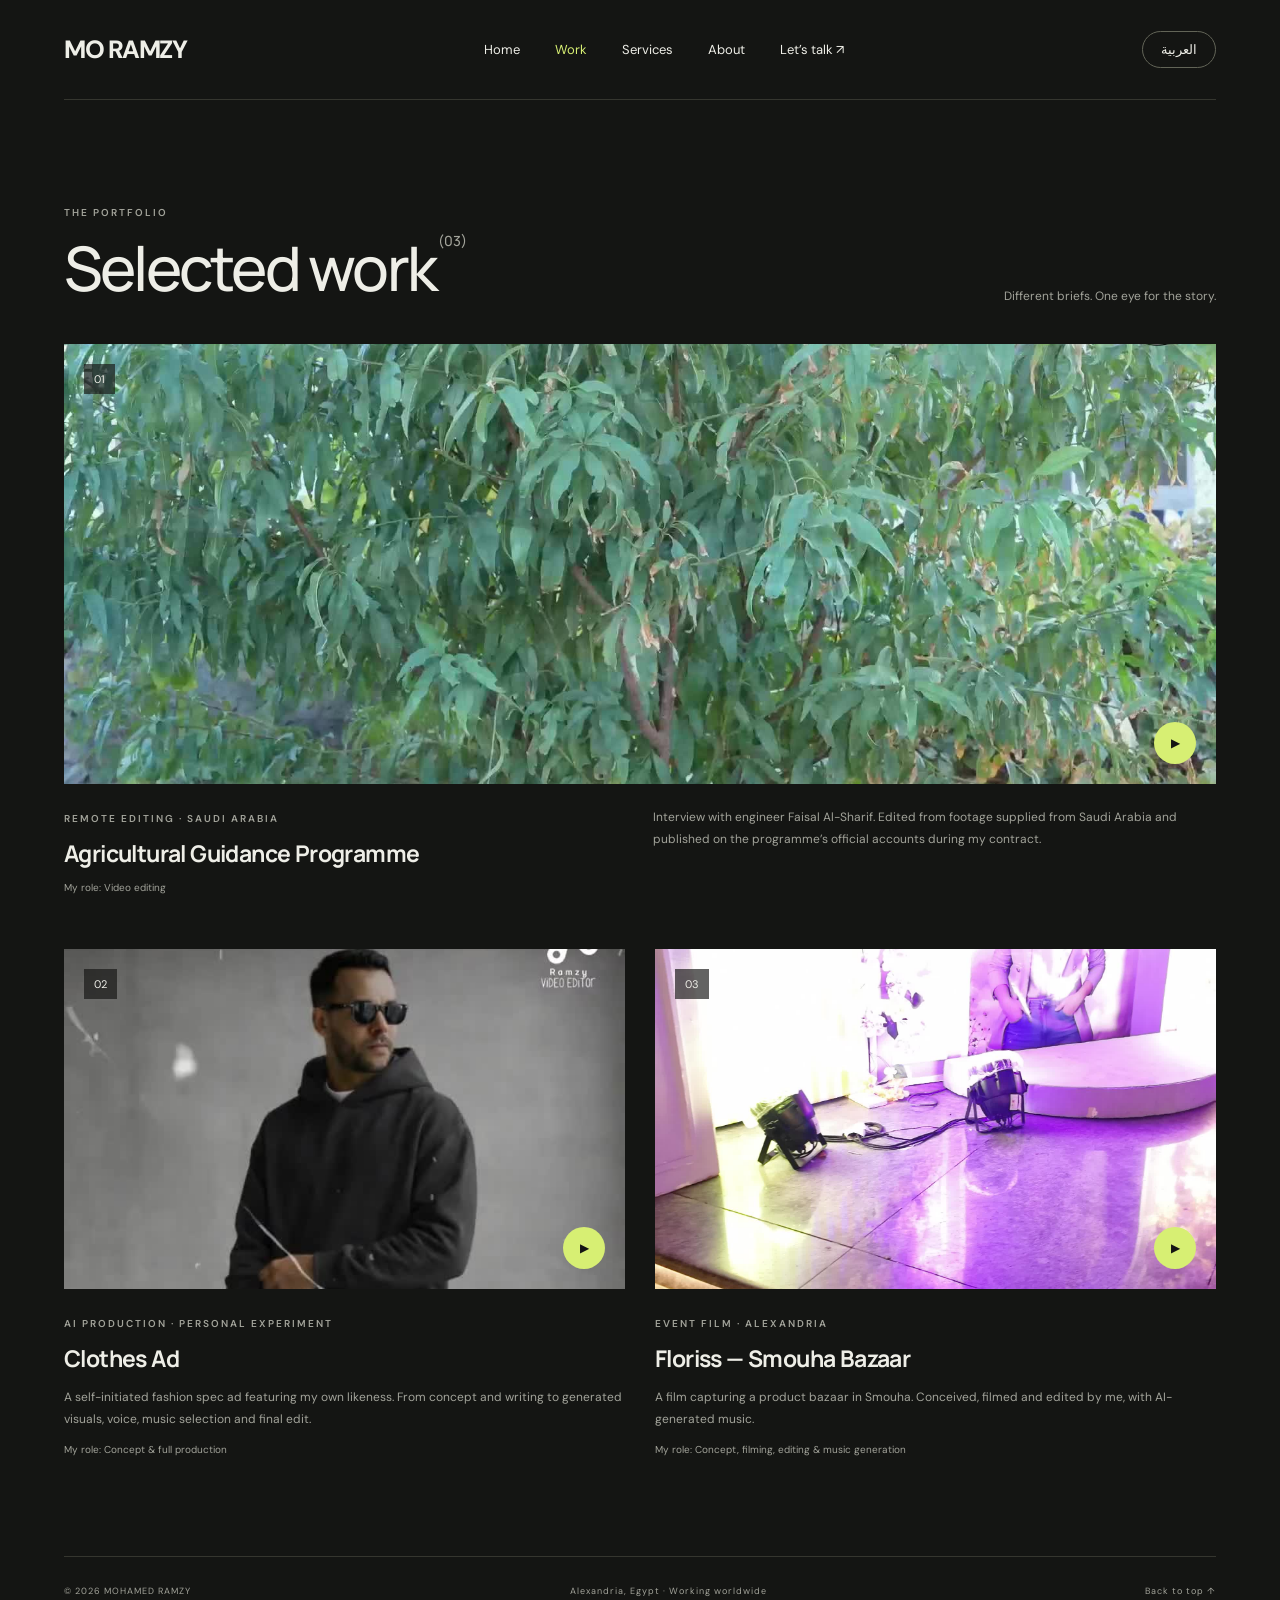
==== work.html @ 1ada72ee "Publish complete five-page bilingual portfolio with videos" ====
<!DOCTYPE html><html lang="en" dir="ltr"><head><meta charset="UTF-8"><meta name="viewport" content="width=device-width, initial-scale=1"><meta name="robots" content="index,follow"><meta name="description" content="Mohamed Ramzy — Video Editor & Creative Producer. Commercial editing, short-form content and AI production."><title>Mohamed Ramzy — Video Editor & Creative Producer</title><link rel="stylesheet" href="style.css"></head><body class="page-work">
<header><a class="logo" href="index.html">MO RAMZY</a><nav><a href="index.html" data-en="Home" data-ar="الرئيسية"></a><a href="work.html" data-en="Work" data-ar="الأعمال" aria-current="page"></a><a href="services.html" data-en="Services" data-ar="الخدمات"></a><a href="about.html" data-en="About" data-ar="عنّي"></a><a href="contact.html" data-en="Let’s talk ↗" data-ar="نتكلم عن مشروعك ↖"></a></nav><button id="language" aria-label="Switch language">العربية</button></header>
<main><section id="work" class="work"><div class="section-heading"><div><span class="eyebrow" data-en="THE PORTFOLIO" data-ar="معرض الأعمال"></span><h2 data-en="Selected work<span> (03)</span>" data-ar="أعمال مختارة<span> (٠٣)</span>"></h2></div><p data-en="Different briefs. One eye for the story." data-ar="مشاريع مختلفة. وعين شايفة الحكاية."></p></div>
<article class="project"><button class="project-image" data-video="interview"><img src="interview.jpg" alt="Interview with agricultural engineer Faisal Al-Sharif"><span class="small-play">▶</span><span class="project-number">01</span></button><div class="project-info"><div><span class="eyebrow" data-en="REMOTE EDITING · SAUDI ARABIA" data-ar="مونتاج عن بُعد · السعودية"></span><h3 data-en="Agricultural Guidance Programme" data-ar="برنامج الإرشاد الزراعي"></h3></div><p data-en="Interview with engineer Faisal Al-Sharif. Edited from footage supplied from Saudi Arabia and published on the programme’s official accounts during my contract." data-ar="لقاء مع المهندس فيصل الشريف. مونتاج لفوتيج اتبعتلي من السعودية، واتنشر على حسابات برنامج الإرشاد الزراعي الرسمية خلال فترة تعاقدي."></p><span class="role" data-en="My role: Video editing" data-ar="دوري: المونتاج"></span></div></article>
<div class="project-grid"><article class="project"><button class="project-image" data-video="fashion"><img src="fashion.jpg" alt="AI fashion spec commercial"><span class="small-play">▶</span><span class="project-number">02</span></button><div class="project-info"><div><span class="eyebrow" data-en="AI PRODUCTION · PERSONAL EXPERIMENT" data-ar="إنتاج بالذكاء الاصطناعي · تجربة شخصية"></span><h3 data-en="Clothes Ad" data-ar="إعلان أزياء"></h3></div><p data-en="A self-initiated fashion spec ad featuring my own likeness. From concept and writing to generated visuals, voice, music selection and final edit." data-ar="إعلان أزياء تجريبي باستخدام صورتي. من الفكرة والكتابة لتوليد المشاهد والصوت واختيار الموسيقى والمونتاج النهائي."></p><span class="role" data-en="My role: Concept & full production" data-ar="دوري: الفكرة والتنفيذ بالكامل"></span></div></article>
<article class="project"><button class="project-image" data-video="event"><img src="event.jpg" alt="Floriss bazaar event in Smouha"><span class="small-play">▶</span><span class="project-number">03</span></button><div class="project-info"><div><span class="eyebrow" data-en="EVENT FILM · ALEXANDRIA" data-ar="تغطية إيفينت · الإسكندرية"></span><h3 data-en="Floriss — Smouha Bazaar" data-ar="فلوريس — بازار سموحة"></h3></div><p data-en="A film capturing a product bazaar in Smouha. Conceived, filmed and edited by me, with AI-generated music." data-ar="فيديو لبازار بيع منتجات في سموحة، تابع لفلوريس. الفكرة والتصوير والمونتاج وتوليد الموسيقى بواسطتي."></p><span class="role" data-en="My role: Concept, filming, editing & music generation" data-ar="دوري: الفكرة والتصوير والمونتاج وتوليد الموسيقى"></span></div></article></div></section></main><footer><span>© 2026 MOHAMED RAMZY</span><span data-en="Alexandria, Egypt · Working worldwide" data-ar="الإسكندرية، مصر · تعاون من أي مكان"></span><a href="#" data-en="Back to top ↑" data-ar="للأعلى ↑"></a></footer>
<dialog id="player"><button id="close-player" aria-label="Close video">✕</button><video controls playsinline preload="none"></video></dialog><script src="script.js"></script></body></html>
---- style.css ----
@import url('https://fonts.googleapis.com/css2?family=DM+Sans:wght@400;500;600;700&family=Manrope:wght@400;500;600;700;800&family=Noto+Sans+Arabic:wght@400;500;600;700&display=swap');
:root{--bg:#141513;--ink:#eeeee7;--muted:#a2a39a;--accent:#d7ef73;--line:#35362f}*{box-sizing:border-box}html{scroll-behavior:smooth;scroll-padding-top:90px}body{margin:0;background:var(--bg);color:var(--ink);font-family:'DM Sans',Arial,sans-serif}a{color:inherit;text-decoration:none}button{font:inherit;cursor:pointer;color:inherit}button:focus-visible,a:focus-visible{outline:2px solid var(--accent);outline-offset:6px}header{height:100px;margin:0 5%;display:flex;align-items:center;justify-content:space-between;border-bottom:1px solid var(--line)}.logo{font-size:25px;font-weight:800;letter-spacing:-1.5px}.logo span{font-size:11px;vertical-align:top;margin:4px}nav{display:flex;gap:35px;font-size:13px}nav a:hover,.socials a:hover{color:var(--accent)}#language{background:transparent;border:1px solid #626457;border-radius:30px;padding:9px 18px;font-size:13px}main{overflow:hidden}section{margin:0 5%;padding:100px 0}.hero{padding-top:35px;padding-bottom:0}.hero-top,.hero-bottom,.section-heading{display:flex;justify-content:space-between;align-items:center}.eyebrow{font-size:10px;letter-spacing:2px;font-weight:600;color:var(--muted)}.availability{font-size:11px;display:flex;gap:8px;align-items:center}.availability i{width:6px;height:6px;background:var(--accent);border-radius:50%}h1,h2,h3,p{margin:0}h1,h2,h3{font-family:Manrope,Arial,sans-serif}h1{font-size:clamp(64px,9.5vw,150px);font-weight:500;line-height:1.04;letter-spacing:-.065em;margin:55px 0 25px}h1::first-line{color:var(--ink)}.hero-bottom{margin-bottom:45px}.hero-bottom p{max-width:460px;font-size:14px;line-height:1.8;color:var(--muted)}.circle-link{width:62px;height:62px;border:1px solid #65675a;border-radius:50%;display:grid;place-items:center;font-size:25px}.hero-film{position:relative;height:460px;overflow:hidden;background:#222}.hero-film img{width:100%;height:100%;object-fit:cover;object-position:center 40%}.film-shade{position:absolute;inset:0;background:linear-gradient(transparent 35%,#0009)}.film-label{position:absolute;top:25px;left:25px;font-size:10px;letter-spacing:2px}.film-caption{position:absolute;bottom:30px;left:30px;font-size:26px;letter-spacing:-1px}.play{position:absolute;top:50%;left:50%;transform:translate(-50%,-50%);width:80px;height:80px;border:1px solid #fff8;border-radius:50%;background:#ffffff15;backdrop-filter:blur(6px);font-size:22px}.section-heading{align-items:end;margin-bottom:40px}h2{font-size:clamp(34px,4.8vw,70px);line-height:1.15;letter-spacing:-.045em;font-weight:500}.section-heading h2{margin-top:12px}.section-heading h2 span{font-size:14px;color:var(--muted);vertical-align:top;letter-spacing:0}.section-heading>p{font-size:12px;color:var(--muted)}.project-image{width:100%;height:440px;background:#24251f;border:0;padding:0;position:relative;display:block;overflow:hidden}.project-image img{width:100%;height:100%;object-fit:cover;transition:transform .6s}.project-image:hover img{transform:scale(1.035)}.project-number{position:absolute;top:20px;left:20px;background:#141513a8;padding:8px 10px;font-size:11px}.small-play{position:absolute;bottom:20px;right:20px;width:42px;height:42px;display:grid;place-items:center;border-radius:50%;background:var(--accent);color:#141513;font-size:12px}.project-info{padding-top:22px;display:grid;grid-template-columns:1fr 1fr;gap:12px 25px}.project-info h3{font-size:23px;margin-top:10px;letter-spacing:-.6px}.project-info p{color:var(--muted);font-size:12px;line-height:1.9}.role{font-size:10px;color:var(--muted);grid-column:1/-1}.project-grid{display:grid;grid-template-columns:1fr 1fr;gap:30px;margin-top:55px}.project-grid .project-image{height:340px}.project-grid .project-info{display:flex;flex-direction:column}.services{border-top:1px solid var(--line)}.services h2{margin:20px 0 50px}.service-row{border-top:1px solid var(--line);display:grid;grid-template-columns:60px 1fr 1fr;gap:20px;padding:28px 0}.service-row>span{font-size:11px;color:var(--muted)}.service-row h3{font-size:25px;font-weight:500}.service-row p{max-width:360px;font-size:13px;line-height:1.8;color:var(--muted)}.about{display:grid;grid-template-columns:1fr 1fr;gap:10%;background:#20211c;margin:0;padding:90px 8%}.portrait{height:560px;overflow:hidden}.portrait img{width:100%;height:100%;object-fit:cover;object-position:50% 20%}.about-copy{align-self:center}.about-copy h2{margin:25px 0}.about-copy p{font-size:14px;line-height:1.9;color:var(--muted);margin:15px 0}.text-link{display:inline-block;border-bottom:1px solid var(--muted);font-size:13px;padding:15px 0 8px;margin-top:15px}.contact{padding:110px 0 70px}.contact h2{font-size:clamp(52px,8vw,120px);margin:25px 0 35px}.contact-email{font-size:clamp(12px,2.1vw,29px);border-bottom:1px solid #676a5c;padding-bottom:10px;direction:ltr;display:inline-block}.contact-bottom{margin-top:55px;display:flex;justify-content:space-between;align-items:center}.whatsapp{background:var(--accent);color:#171910;padding:17px 25px;border-radius:2px;font-size:13px}.socials{display:flex;gap:30px;font-size:12px}footer{margin:0 5%;border-top:1px solid var(--line);padding:28px 0;display:flex;justify-content:space-between;font-size:9px;letter-spacing:1px;color:var(--muted)}dialog{border:1px solid #555;background:#10110f;padding:40px 12px 12px;width:min(1000px,95vw);max-height:95vh;color:white}dialog::backdrop{background:#000d;backdrop-filter:blur(10px)}dialog video{display:block;width:100%;max-height:80vh}#close-player{position:absolute;right:10px;top:4px;background:none;border:0;font-size:22px}[dir=rtl] body{font-family:'Noto Sans Arabic',Arial,sans-serif}[dir=rtl] h1,[dir=rtl] h2,[dir=rtl] h3{font-family:'Noto Sans Arabic',Arial,sans-serif;letter-spacing:-.035em}[dir=rtl] h1{font-size:clamp(54px,8vw,120px);line-height:1.4}[dir=rtl] .eyebrow{letter-spacing:0}[dir=rtl] .logo{direction:ltr}[dir=rtl] .film-caption{left:auto;right:30px} @media(max-width:700px){header{height:78px}.logo{font-size:22px}nav{gap:15px}nav a:first-child,nav a:nth-child(2){display:none}#language{padding:7px 12px}section{padding:65px 0}.hero-top{align-items:start;gap:20px}.hero-top .eyebrow{max-width:170px;font-size:8px;line-height:1.8}.availability{font-size:9px;white-space:nowrap}h1{margin-top:45px;font-size:clamp(52px,12vw,85px)}.hero-bottom p{max-width:78%;font-size:12px}.circle-link{width:42px;height:42px}.hero-film{height:350px}.film-caption{font-size:21px}.section-heading{align-items:start;gap:25px}.section-heading>p{max-width:120px;line-height:1.7;font-size:10px}.project-image{height:270px}.project-info{display:flex;flex-direction:column}.project-info h3{font-size:21px}.project-grid{grid-template-columns:1fr;gap:40px;margin-top:40px}.project-grid .project-image{height:300px}.service-row{grid-template-columns:25px 1fr;gap:10px}.service-row h3{font-size:21px}.service-row p{grid-column:2}.about{grid-template-columns:1fr;padding:55px 5%;gap:40px}.portrait{height:450px}.about-copy h2 br{display:none}.contact-bottom{align-items:start;gap:25px;flex-direction:column}footer{font-size:8px;gap:15px;flex-wrap:wrap}footer span:nth-child(2){display:none}[dir=rtl] h1{font-size:12vw}}
@media(prefers-reduced-motion:reduce){html{scroll-behavior:auto}*{transition:none!important}}
.hero-film img,.project-image[data-video=fashion] img{object-position:center 12%}

nav a[aria-current=page]{color:var(--accent)}.home-next{padding:65px 0}.home-links{display:grid;grid-template-columns:1fr 1fr;gap:0 50px;margin-top:25px}.home-links>a{display:flex;justify-content:space-between;border-bottom:1px solid var(--line);padding:25px 0;font-size:25px;letter-spacing:-.6px}.home-links>a:hover{color:var(--accent)}.page-about .about{min-height:calc(100vh - 170px)}.page-contact .contact{min-height:calc(100vh - 170px)}.page-services .services{border-top:0;min-height:calc(100vh - 170px)}
@media(max-width:700px){header{height:auto;min-height:90px;flex-wrap:wrap;padding:20px 0 12px;gap:18px}header .logo{order:1}#language{order:2}nav{order:3;width:100%;overflow-x:auto;gap:23px;padding-bottom:7px;white-space:nowrap;font-size:12px}nav a:first-child,nav a:nth-child(2){display:block}.home-links{grid-template-columns:1fr}.home-links>a{font-size:22px}.hero-top{margin-top:12px}}
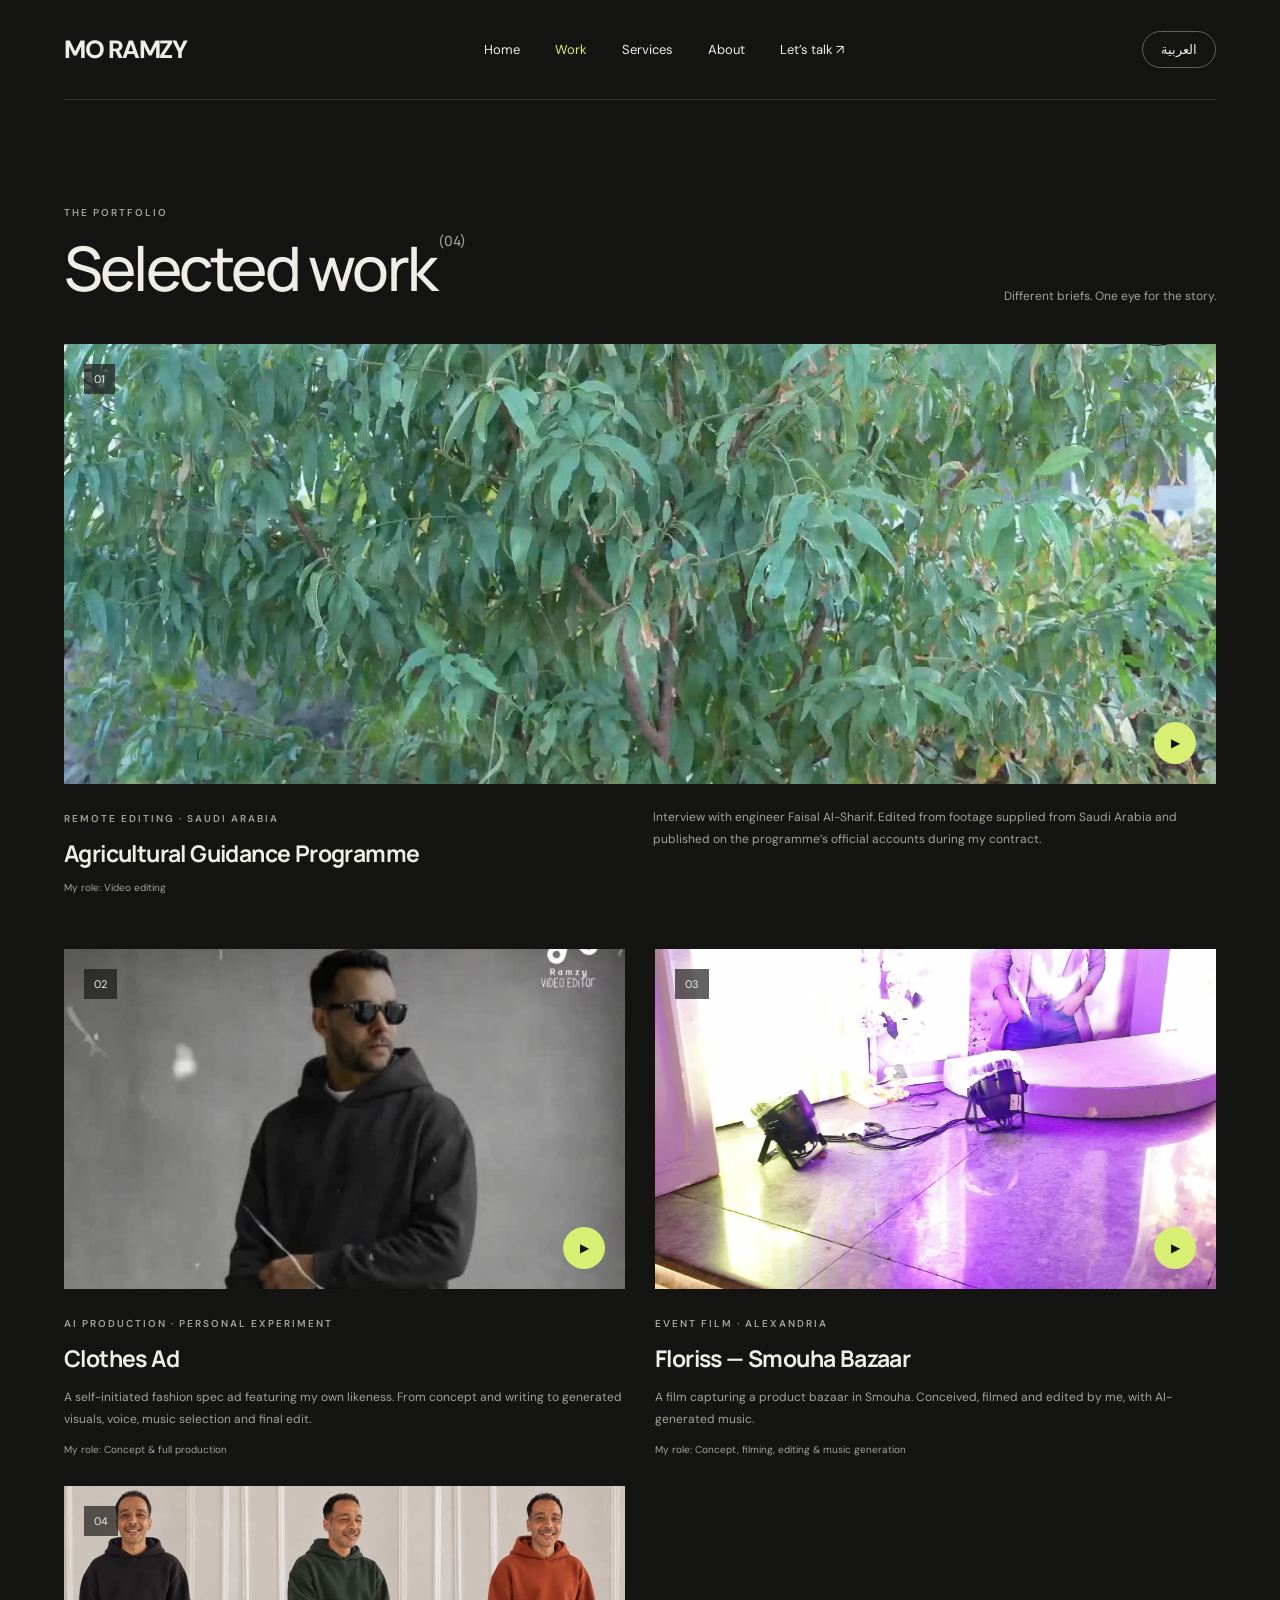
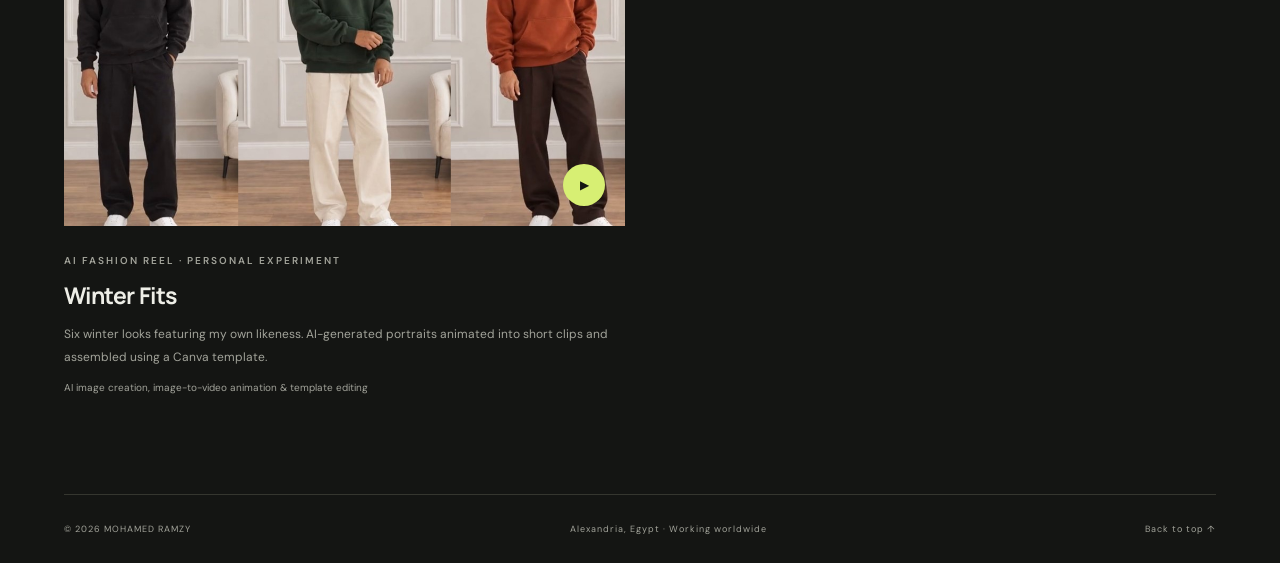
==== commit bf06254d: "Add Winter Fits AI fashion reel to bilingual portfolio" ====
--- a/work.html
+++ b/work.html
@@ -1,7 +1,7 @@
 <!DOCTYPE html><html lang="en" dir="ltr"><head><meta charset="UTF-8"><meta name="viewport" content="width=device-width, initial-scale=1"><meta name="robots" content="index,follow"><meta name="description" content="Mohamed Ramzy — Video Editor & Creative Producer. Commercial editing, short-form content and AI production."><title>Mohamed Ramzy — Video Editor & Creative Producer</title><link rel="stylesheet" href="style.css"></head><body class="page-work">
 <header><a class="logo" href="index.html">MO RAMZY</a><nav><a href="index.html" data-en="Home" data-ar="الرئيسية"></a><a href="work.html" data-en="Work" data-ar="الأعمال" aria-current="page"></a><a href="services.html" data-en="Services" data-ar="الخدمات"></a><a href="about.html" data-en="About" data-ar="عنّي"></a><a href="contact.html" data-en="Let’s talk ↗" data-ar="نتكلم عن مشروعك ↖"></a></nav><button id="language" aria-label="Switch language">العربية</button></header>
-<main><section id="work" class="work"><div class="section-heading"><div><span class="eyebrow" data-en="THE PORTFOLIO" data-ar="معرض الأعمال"></span><h2 data-en="Selected work<span> (03)</span>" data-ar="أعمال مختارة<span> (٠٣)</span>"></h2></div><p data-en="Different briefs. One eye for the story." data-ar="مشاريع مختلفة. وعين شايفة الحكاية."></p></div>
+<main><section id="work" class="work"><div class="section-heading"><div><span class="eyebrow" data-en="THE PORTFOLIO" data-ar="معرض الأعمال"></span><h2 data-en="Selected work<span> (04)</span>" data-ar="أعمال مختارة<span> (٠٤)</span>"></h2></div><p data-en="Different briefs. One eye for the story." data-ar="مشاريع مختلفة. وعين شايفة الحكاية."></p></div>
 <article class="project"><button class="project-image" data-video="interview"><img src="interview.jpg" alt="Interview with agricultural engineer Faisal Al-Sharif"><span class="small-play">▶</span><span class="project-number">01</span></button><div class="project-info"><div><span class="eyebrow" data-en="REMOTE EDITING · SAUDI ARABIA" data-ar="مونتاج عن بُعد · السعودية"></span><h3 data-en="Agricultural Guidance Programme" data-ar="برنامج الإرشاد الزراعي"></h3></div><p data-en="Interview with engineer Faisal Al-Sharif. Edited from footage supplied from Saudi Arabia and published on the programme’s official accounts during my contract." data-ar="لقاء مع المهندس فيصل الشريف. مونتاج لفوتيج اتبعتلي من السعودية، واتنشر على حسابات برنامج الإرشاد الزراعي الرسمية خلال فترة تعاقدي."></p><span class="role" data-en="My role: Video editing" data-ar="دوري: المونتاج"></span></div></article>
 <div class="project-grid"><article class="project"><button class="project-image" data-video="fashion"><img src="fashion.jpg" alt="AI fashion spec commercial"><span class="small-play">▶</span><span class="project-number">02</span></button><div class="project-info"><div><span class="eyebrow" data-en="AI PRODUCTION · PERSONAL EXPERIMENT" data-ar="إنتاج بالذكاء الاصطناعي · تجربة شخصية"></span><h3 data-en="Clothes Ad" data-ar="إعلان أزياء"></h3></div><p data-en="A self-initiated fashion spec ad featuring my own likeness. From concept and writing to generated visuals, voice, music selection and final edit." data-ar="إعلان أزياء تجريبي باستخدام صورتي. من الفكرة والكتابة لتوليد المشاهد والصوت واختيار الموسيقى والمونتاج النهائي."></p><span class="role" data-en="My role: Concept & full production" data-ar="دوري: الفكرة والتنفيذ بالكامل"></span></div></article>
-<article class="project"><button class="project-image" data-video="event"><img src="event.jpg" alt="Floriss bazaar event in Smouha"><span class="small-play">▶</span><span class="project-number">03</span></button><div class="project-info"><div><span class="eyebrow" data-en="EVENT FILM · ALEXANDRIA" data-ar="تغطية إيفينت · الإسكندرية"></span><h3 data-en="Floriss — Smouha Bazaar" data-ar="فلوريس — بازار سموحة"></h3></div><p data-en="A film capturing a product bazaar in Smouha. Conceived, filmed and edited by me, with AI-generated music." data-ar="فيديو لبازار بيع منتجات في سموحة، تابع لفلوريس. الفكرة والتصوير والمونتاج وتوليد الموسيقى بواسطتي."></p><span class="role" data-en="My role: Concept, filming, editing & music generation" data-ar="دوري: الفكرة والتصوير والمونتاج وتوليد الموسيقى"></span></div></article></div></section></main><footer><span>© 2026 MOHAMED RAMZY</span><span data-en="Alexandria, Egypt · Working worldwide" data-ar="الإسكندرية، مصر · تعاون من أي مكان"></span><a href="#" data-en="Back to top ↑" data-ar="للأعلى ↑"></a></footer>
+<article class="project"><button class="project-image" data-video="event"><img src="event.jpg" alt="Floriss bazaar event in Smouha"><span class="small-play">▶</span><span class="project-number">03</span></button><div class="project-info"><div><span class="eyebrow" data-en="EVENT FILM · ALEXANDRIA" data-ar="تغطية إيفينت · الإسكندرية"></span><h3 data-en="Floriss — Smouha Bazaar" data-ar="فلوريس — بازار سموحة"></h3></div><p data-en="A film capturing a product bazaar in Smouha. Conceived, filmed and edited by me, with AI-generated music." data-ar="فيديو لبازار بيع منتجات في سموحة، تابع لفلوريس. الفكرة والتصوير والمونتاج وتوليد الموسيقى بواسطتي."></p><span class="role" data-en="My role: Concept, filming, editing & music generation" data-ar="دوري: الفكرة والتصوير والمونتاج وتوليد الموسيقى"></span></div></article><article class="project" id="winter-fits"><button class="project-image" data-video="winter-fits" aria-label="Play Winter Fits AI fashion reel"><img src="winter-fits.jpg" alt="Mohamed Ramzy in black, green and burnt-orange winter outfits" loading="lazy"><span class="small-play">▶</span><span class="project-number">04</span></button><div class="project-info"><div><span class="eyebrow" data-en="AI FASHION REEL · PERSONAL EXPERIMENT" data-ar="ريل أزياء بالذكاء الاصطناعي · تجربة شخصية"></span><h3 data-en="Winter Fits" data-ar="إطلالات شتوية"></h3></div><p data-en="Six winter looks featuring my own likeness. AI-generated portraits animated into short clips and assembled using a Canva template." data-ar="ست إطلالات شتوية باستخدام صورتي. صور مولّدة بالذكاء الاصطناعي، اتحرّكت لفيديوهات قصيرة واتجمّعت باستخدام قالب كانفا."></p><span class="role" data-en="AI image creation, image-to-video animation & template editing" data-ar="توليد الصور وتحريكها وتعديل القالب"></span></div></article></div></section></main><footer><span>© 2026 MOHAMED RAMZY</span><span data-en="Alexandria, Egypt · Working worldwide" data-ar="الإسكندرية، مصر · تعاون من أي مكان"></span><a href="#" data-en="Back to top ↑" data-ar="للأعلى ↑"></a></footer>
 <dialog id="player"><button id="close-player" aria-label="Close video">✕</button><video controls playsinline preload="none"></video></dialog><script src="script.js"></script></body></html>
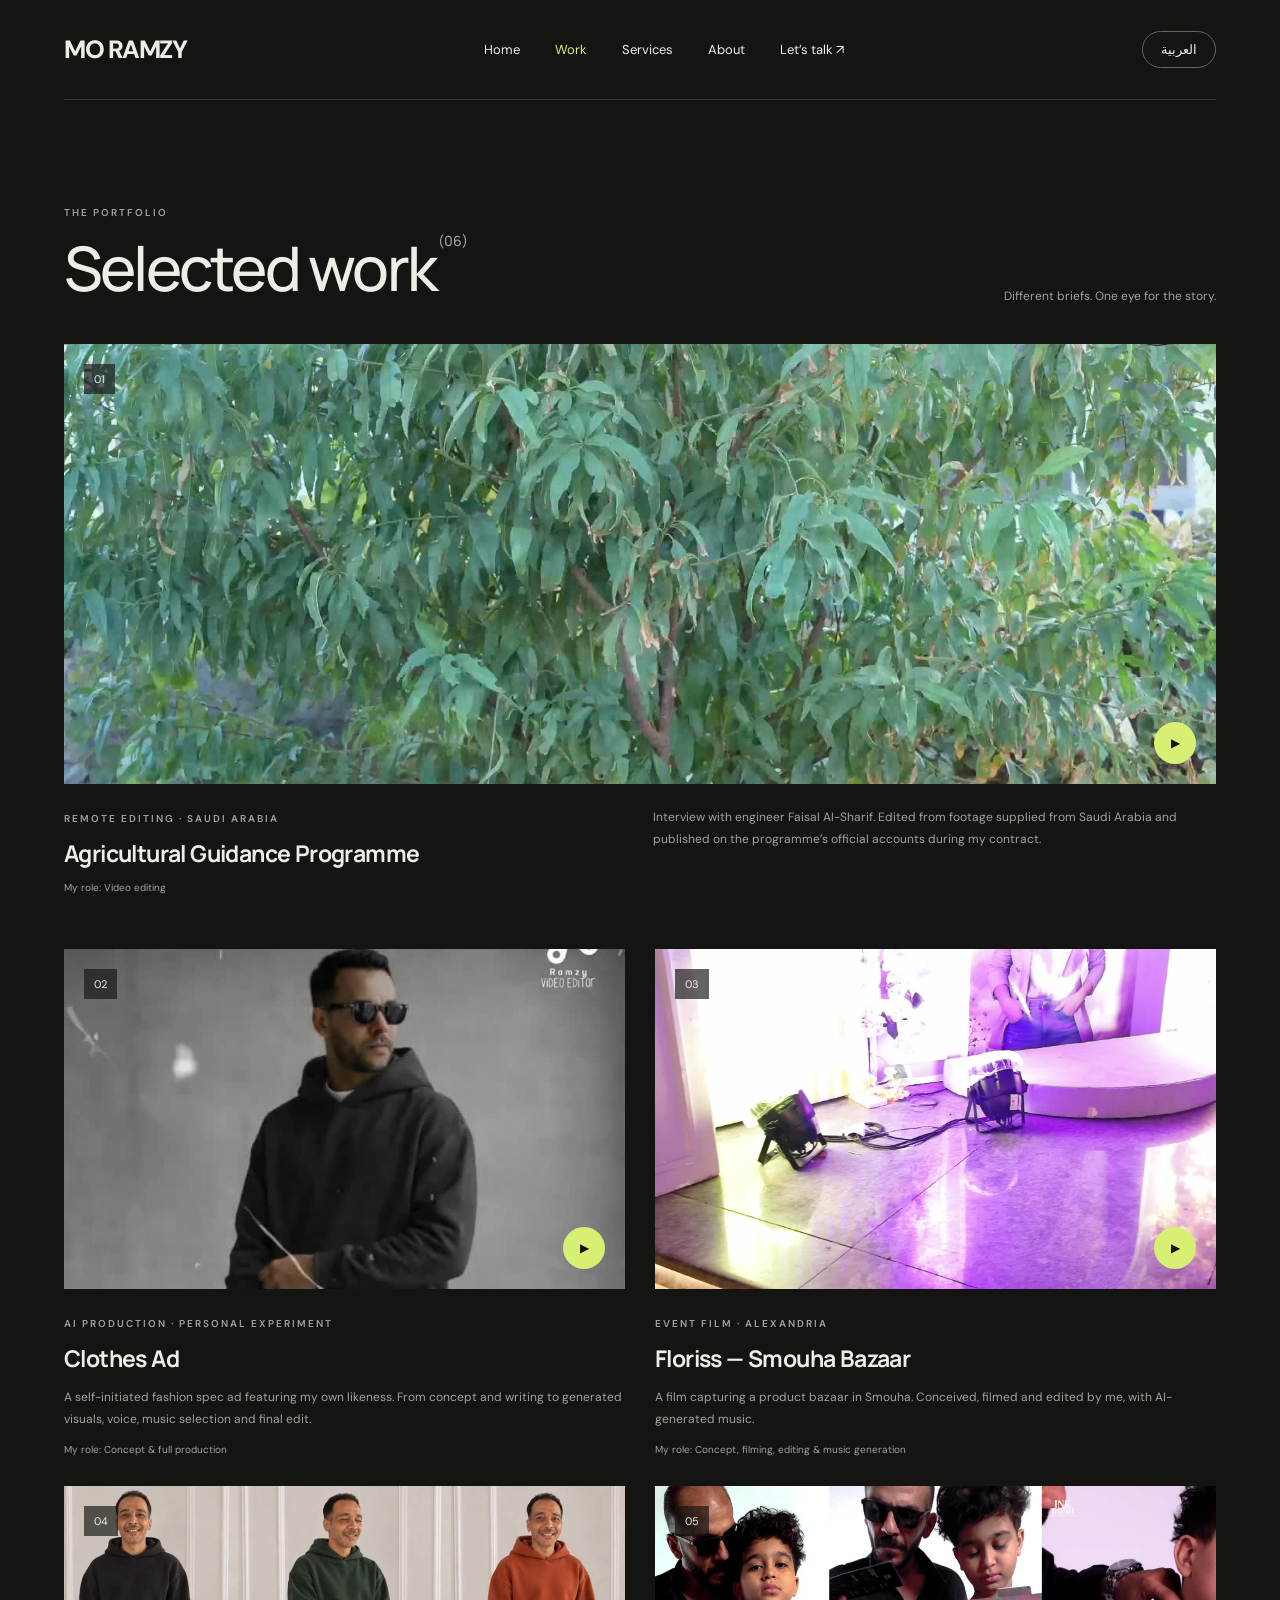
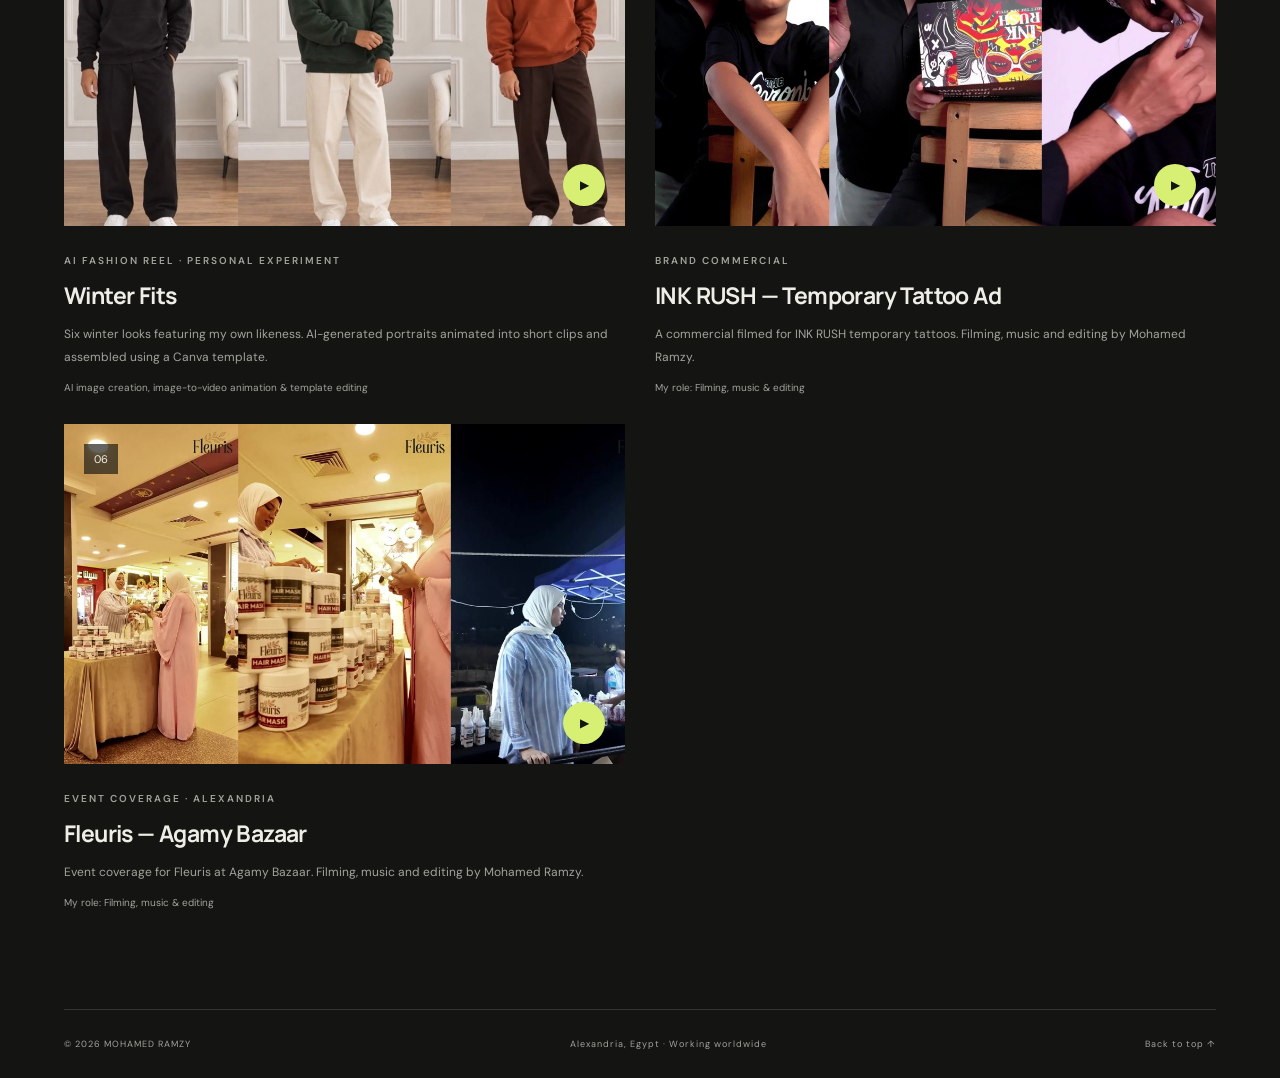
==== commit 79bda2c1: "Add INK RUSH and Fleuris Agamy videos with filming, music and editing credits" ====
--- a/work.html
+++ b/work.html
@@ -1,7 +1,7 @@
 <!DOCTYPE html><html lang="en" dir="ltr"><head><meta charset="UTF-8"><meta name="viewport" content="width=device-width, initial-scale=1"><meta name="robots" content="index,follow"><meta name="description" content="Mohamed Ramzy — Video Editor & Creative Producer. Commercial editing, short-form content and AI production."><title>Mohamed Ramzy — Video Editor & Creative Producer</title><link rel="stylesheet" href="style.css"></head><body class="page-work">
 <header><a class="logo" href="index.html">MO RAMZY</a><nav><a href="index.html" data-en="Home" data-ar="الرئيسية"></a><a href="work.html" data-en="Work" data-ar="الأعمال" aria-current="page"></a><a href="services.html" data-en="Services" data-ar="الخدمات"></a><a href="about.html" data-en="About" data-ar="عنّي"></a><a href="contact.html" data-en="Let’s talk ↗" data-ar="نتكلم عن مشروعك ↖"></a></nav><button id="language" aria-label="Switch language">العربية</button></header>
-<main><section id="work" class="work"><div class="section-heading"><div><span class="eyebrow" data-en="THE PORTFOLIO" data-ar="معرض الأعمال"></span><h2 data-en="Selected work<span> (04)</span>" data-ar="أعمال مختارة<span> (٠٤)</span>"></h2></div><p data-en="Different briefs. One eye for the story." data-ar="مشاريع مختلفة. وعين شايفة الحكاية."></p></div>
+<main><section id="work" class="work"><div class="section-heading"><div><span class="eyebrow" data-en="THE PORTFOLIO" data-ar="معرض الأعمال"></span><h2 data-en="Selected work<span> (06)</span>" data-ar="أعمال مختارة<span> (٠٦)</span>"></h2></div><p data-en="Different briefs. One eye for the story." data-ar="مشاريع مختلفة. وعين شايفة الحكاية."></p></div>
 <article class="project"><button class="project-image" data-video="interview"><img src="interview.jpg" alt="Interview with agricultural engineer Faisal Al-Sharif"><span class="small-play">▶</span><span class="project-number">01</span></button><div class="project-info"><div><span class="eyebrow" data-en="REMOTE EDITING · SAUDI ARABIA" data-ar="مونتاج عن بُعد · السعودية"></span><h3 data-en="Agricultural Guidance Programme" data-ar="برنامج الإرشاد الزراعي"></h3></div><p data-en="Interview with engineer Faisal Al-Sharif. Edited from footage supplied from Saudi Arabia and published on the programme’s official accounts during my contract." data-ar="لقاء مع المهندس فيصل الشريف. مونتاج لفوتيج اتبعتلي من السعودية، واتنشر على حسابات برنامج الإرشاد الزراعي الرسمية خلال فترة تعاقدي."></p><span class="role" data-en="My role: Video editing" data-ar="دوري: المونتاج"></span></div></article>
 <div class="project-grid"><article class="project"><button class="project-image" data-video="fashion"><img src="fashion.jpg" alt="AI fashion spec commercial"><span class="small-play">▶</span><span class="project-number">02</span></button><div class="project-info"><div><span class="eyebrow" data-en="AI PRODUCTION · PERSONAL EXPERIMENT" data-ar="إنتاج بالذكاء الاصطناعي · تجربة شخصية"></span><h3 data-en="Clothes Ad" data-ar="إعلان أزياء"></h3></div><p data-en="A self-initiated fashion spec ad featuring my own likeness. From concept and writing to generated visuals, voice, music selection and final edit." data-ar="إعلان أزياء تجريبي باستخدام صورتي. من الفكرة والكتابة لتوليد المشاهد والصوت واختيار الموسيقى والمونتاج النهائي."></p><span class="role" data-en="My role: Concept & full production" data-ar="دوري: الفكرة والتنفيذ بالكامل"></span></div></article>
-<article class="project"><button class="project-image" data-video="event"><img src="event.jpg" alt="Floriss bazaar event in Smouha"><span class="small-play">▶</span><span class="project-number">03</span></button><div class="project-info"><div><span class="eyebrow" data-en="EVENT FILM · ALEXANDRIA" data-ar="تغطية إيفينت · الإسكندرية"></span><h3 data-en="Floriss — Smouha Bazaar" data-ar="فلوريس — بازار سموحة"></h3></div><p data-en="A film capturing a product bazaar in Smouha. Conceived, filmed and edited by me, with AI-generated music." data-ar="فيديو لبازار بيع منتجات في سموحة، تابع لفلوريس. الفكرة والتصوير والمونتاج وتوليد الموسيقى بواسطتي."></p><span class="role" data-en="My role: Concept, filming, editing & music generation" data-ar="دوري: الفكرة والتصوير والمونتاج وتوليد الموسيقى"></span></div></article><article class="project" id="winter-fits"><button class="project-image" data-video="winter-fits" aria-label="Play Winter Fits AI fashion reel"><img src="winter-fits.jpg" alt="Mohamed Ramzy in black, green and burnt-orange winter outfits" loading="lazy"><span class="small-play">▶</span><span class="project-number">04</span></button><div class="project-info"><div><span class="eyebrow" data-en="AI FASHION REEL · PERSONAL EXPERIMENT" data-ar="ريل أزياء بالذكاء الاصطناعي · تجربة شخصية"></span><h3 data-en="Winter Fits" data-ar="إطلالات شتوية"></h3></div><p data-en="Six winter looks featuring my own likeness. AI-generated portraits animated into short clips and assembled using a Canva template." data-ar="ست إطلالات شتوية باستخدام صورتي. صور مولّدة بالذكاء الاصطناعي، اتحرّكت لفيديوهات قصيرة واتجمّعت باستخدام قالب كانفا."></p><span class="role" data-en="AI image creation, image-to-video animation & template editing" data-ar="توليد الصور وتحريكها وتعديل القالب"></span></div></article></div></section></main><footer><span>© 2026 MOHAMED RAMZY</span><span data-en="Alexandria, Egypt · Working worldwide" data-ar="الإسكندرية، مصر · تعاون من أي مكان"></span><a href="#" data-en="Back to top ↑" data-ar="للأعلى ↑"></a></footer>
+<article class="project"><button class="project-image" data-video="event"><img src="event.jpg" alt="Floriss bazaar event in Smouha"><span class="small-play">▶</span><span class="project-number">03</span></button><div class="project-info"><div><span class="eyebrow" data-en="EVENT FILM · ALEXANDRIA" data-ar="تغطية إيفينت · الإسكندرية"></span><h3 data-en="Floriss — Smouha Bazaar" data-ar="فلوريس — بازار سموحة"></h3></div><p data-en="A film capturing a product bazaar in Smouha. Conceived, filmed and edited by me, with AI-generated music." data-ar="فيديو لبازار بيع منتجات في سموحة، تابع لفلوريس. الفكرة والتصوير والمونتاج وتوليد الموسيقى بواسطتي."></p><span class="role" data-en="My role: Concept, filming, editing & music generation" data-ar="دوري: الفكرة والتصوير والمونتاج وتوليد الموسيقى"></span></div></article><article class="project" id="winter-fits"><button class="project-image" data-video="winter-fits-web" aria-label="Play Winter Fits AI fashion reel"><img src="winter-fits.jpg" alt="Mohamed Ramzy in black, green and burnt-orange winter outfits" loading="lazy"><span class="small-play">▶</span><span class="project-number">04</span></button><div class="project-info"><div><span class="eyebrow" data-en="AI FASHION REEL · PERSONAL EXPERIMENT" data-ar="ريل أزياء بالذكاء الاصطناعي · تجربة شخصية"></span><h3 data-en="Winter Fits" data-ar="إطلالات شتوية"></h3></div><p data-en="Six winter looks featuring my own likeness. AI-generated portraits animated into short clips and assembled using a Canva template." data-ar="ست إطلالات شتوية باستخدام صورتي. صور مولّدة بالذكاء الاصطناعي، اتحرّكت لفيديوهات قصيرة واتجمّعت باستخدام قالب كانفا."></p><span class="role" data-en="AI image creation, image-to-video animation & template editing" data-ar="توليد الصور وتحريكها وتعديل القالب"></span></div></article><article class="project" id="ink-rush"><button class="project-image" data-video="ink-rush-web" aria-label="Play INK RUSH — Temporary Tattoo Ad"><img src="ink-rush.jpg" alt="INK RUSH — Temporary Tattoo Ad" loading="lazy"><span class="small-play">▶</span><span class="project-number">05</span></button><div class="project-info"><div><span class="eyebrow" data-en="BRAND COMMERCIAL" data-ar="إعلان تجاري"></span><h3 data-en="INK RUSH — Temporary Tattoo Ad" data-ar="INK RUSH — إعلان تاتو مؤقت"></h3></div><p data-en="A commercial filmed for INK RUSH temporary tattoos. Filming, music and editing by Mohamed Ramzy." data-ar="إعلان اتصور لبراند INK RUSH للتاتو المؤقت. التصوير والموسيقى والمونتاج بواسطتي."></p><span class="role" data-en="My role: Filming, music & editing" data-ar="دوري: التصوير والموسيقى والمونتاج"></span></div></article><article class="project" id="fleuris-agamy"><button class="project-image" data-video="fleuris-agamy-web" aria-label="Play Fleuris — Agamy Bazaar"><img src="fleuris-agamy.jpg" alt="Fleuris — Agamy Bazaar" loading="lazy"><span class="small-play">▶</span><span class="project-number">06</span></button><div class="project-info"><div><span class="eyebrow" data-en="EVENT COVERAGE · ALEXANDRIA" data-ar="تغطية إيفينت · الإسكندرية"></span><h3 data-en="Fleuris — Agamy Bazaar" data-ar="فلوريس — بازار العجمي"></h3></div><p data-en="Event coverage for Fleuris at Agamy Bazaar. Filming, music and editing by Mohamed Ramzy." data-ar="تغطية لبراند فلوريس في بازار العجمي. التصوير والموسيقى والمونتاج بواسطتي."></p><span class="role" data-en="My role: Filming, music & editing" data-ar="دوري: التصوير والموسيقى والمونتاج"></span></div></article></div></section></main><footer><span>© 2026 MOHAMED RAMZY</span><span data-en="Alexandria, Egypt · Working worldwide" data-ar="الإسكندرية، مصر · تعاون من أي مكان"></span><a href="#" data-en="Back to top ↑" data-ar="للأعلى ↑"></a></footer>
 <dialog id="player"><button id="close-player" aria-label="Close video">✕</button><video controls playsinline preload="none"></video></dialog><script src="script.js"></script></body></html>
